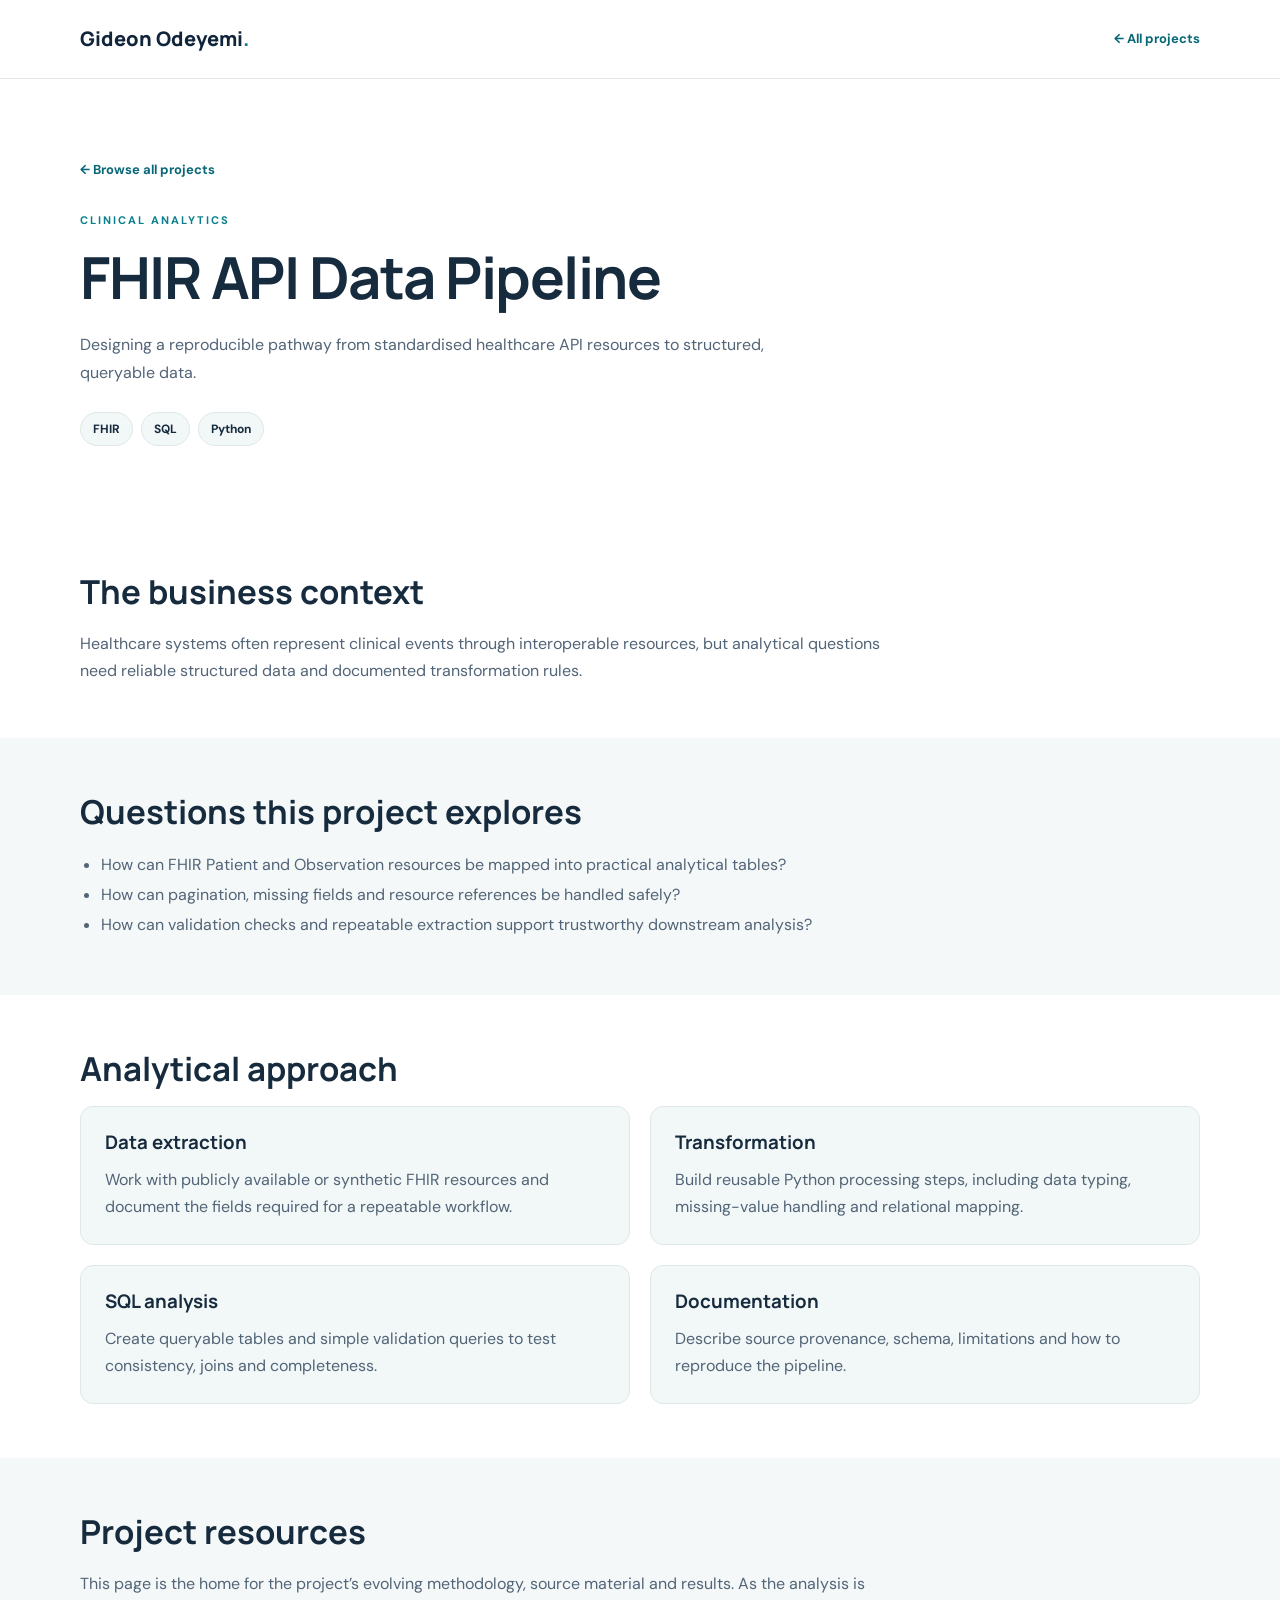
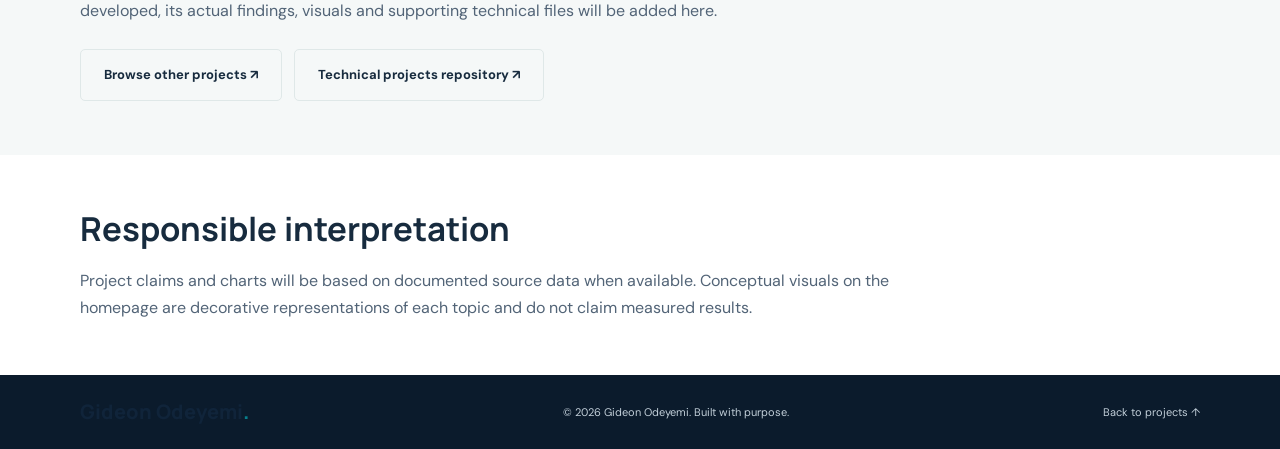
==== projects/fhir-api-data-pipeline/index.html @ 89dcac4b "Build responsive case study pages for all projects" ====
<!DOCTYPE html>
<html lang="en">
<head>
  <meta charset="UTF-8">
  <meta name="viewport" content="width=device-width, initial-scale=1.0">
  <meta name="color-scheme" content="light dark">
  <meta name="theme-color" media="(prefers-color-scheme: light)" content="#ffffff">
  <meta name="theme-color" media="(prefers-color-scheme: dark)" content="#101b2b">
  <meta name="description" content="Designing a reproducible pathway from standardised healthcare API resources to structured, queryable data.">
  <title>FHIR API Data Pipeline | Gideon Odeyemi</title>
  <link rel="preconnect" href="https://fonts.googleapis.com">
  <link rel="preconnect" href="https://fonts.gstatic.com" crossorigin>
  <link href="https://fonts.googleapis.com/css2?family=DM+Sans:wght@400;500;600;700;800&family=Manrope:wght@400;500;600;700;800&display=swap" rel="stylesheet">
  <link rel="stylesheet" href="../../css/style.css">
  <link rel="stylesheet" href="../../css/portfolio-upgrade.css">
</head>
<body class="case-page">
  <header class="header"><div class="container nav-container"><a href="../../index.html" class="logo">Gideon Odeyemi<span>.</span></a><a class="back-link" style="margin:0;" href="../../index.html#projects">← All projects</a></div></header>
  <main><section class="case-hero"><div class="container"><a class="back-link" href="../../index.html#projects">← Browse all projects</a><p class="eyebrow">CLINICAL ANALYTICS</p><h1>FHIR API Data Pipeline</h1><p class="lead">Designing a reproducible pathway from standardised healthcare API resources to structured, queryable data.</p><div class="case-meta"><span>FHIR</span><span>SQL</span><span>Python</span></div></div></section><section class="case-section alt"><div class="container"><h2>The business context</h2><p>Healthcare systems often represent clinical events through interoperable resources, but analytical questions need reliable structured data and documented transformation rules.</p></div></section><section class="case-section"><div class="container"><h2>Questions this project explores</h2><ul><li>How can FHIR Patient and Observation resources be mapped into practical analytical tables?</li><li>How can pagination, missing fields and resource references be handled safely?</li><li>How can validation checks and repeatable extraction support trustworthy downstream analysis?</li></ul></div></section><section class="case-section alt"><div class="container"><h2>Analytical approach</h2><div class="case-grid"><div class="case-panel"><h3>Data extraction</h3><p>Work with publicly available or synthetic FHIR resources and document the fields required for a repeatable workflow.</p></div><div class="case-panel"><h3>Transformation</h3><p>Build reusable Python processing steps, including data typing, missing-value handling and relational mapping.</p></div><div class="case-panel"><h3>SQL analysis</h3><p>Create queryable tables and simple validation queries to test consistency, joins and completeness.</p></div><div class="case-panel"><h3>Documentation</h3><p>Describe source provenance, schema, limitations and how to reproduce the pipeline.</p></div></div></div></section><section class="case-section"><div class="container"><h2>Project resources</h2><p>This page is the home for the project’s evolving methodology, source material and results. As the analysis is developed, its actual findings, visuals and supporting technical files will be added here.</p><div class="case-actions"><a class="button button-outline" href="../../index.html#projects">Browse other projects ↗</a><a class="button button-outline" href="https://github.com/Gideon-dataai/Clinical-Operations-Data-Analysis" target="_blank" rel="noopener noreferrer">Technical projects repository ↗</a></div></div></section><section class="case-section alt"><div class="container"><h2>Responsible interpretation</h2><p>Project claims and charts will be based on documented source data when available. Conceptual visuals on the homepage are decorative representations of each topic and do not claim measured results.</p></div></section></main>
  <footer class="footer"><div class="container footer-content"><a href="../../index.html" class="logo">Gideon Odeyemi<span>.</span></a><p>© <span id="year"></span> Gideon Odeyemi. Built with purpose.</p><a href="../../index.html#projects">Back to projects ↑</a></div></footer>
  <script src="../../js/main.js" defer></script>
</body>
</html>
---- css/style.css ----
:root {
  --navy: #10243A;
  --teal: #087F8C;
  --emerald: #159B75;
  --offwhite: #F7F8F6;
  --white: #FFFFFF;
  --slate: #64748B;
  --charcoal: #202B36;
  --border: #E3E8E9;
}

* {
  margin: 0;
  padding: 0;
  box-sizing: border-box;
}

html {
  scroll-behavior: smooth;
  scroll-padding-top: 90px;
}

body {
  font-family: "DM Sans", sans-serif;
  background: var(--offwhite);
  color: var(--charcoal);
  line-height: 1.7;
}

h1, h2, h3, .logo {
  font-family: "Manrope", sans-serif;
  line-height: 1.2;
}

a {
  text-decoration: none;
  color: inherit;
}

.container {
  width: min(1120px, 90%);
  margin: auto;
}

.header {
  background: #FFFFFF;
  border-bottom: 1px solid var(--border);
  position: sticky;
  top: 0;
  z-index: 100;
}

.nav-container {
  min-height: 78px;
  display: flex;
  align-items: center;
  justify-content: space-between;
}

.logo {
  font-size: 20px;
  font-weight: 800;
  color: var(--navy);
  white-space: nowrap;
}

.logo span {
  color: var(--teal);
}

.navigation {
  display: flex;
  align-items: center;
  gap: 30px;
  font-size: 13px;
  font-weight: 600;
}

.navigation a:hover {
  color: var(--teal);
}

.nav-contact {
  background: var(--navy);
  color: white !important;
  padding: 11px 20px;
  border-radius: 5px;
}

.menu-toggle {
  display: none;
  border: 0;
  background: none;
  font-size: 27px;
  color: var(--navy);
  cursor: pointer;
}

.hero {
  padding: 105px 0;
  background: var(--white);
}

.hero-grid {
  display: grid;
  grid-template-columns: 1.1fr .9fr;
  gap: 70px;
  align-items: center;
}

.eyebrow, .section-label {
  font-size: 11px;
  letter-spacing: 2px;
  font-weight: 700;
  color: var(--teal);
  margin-bottom: 20px;
}

.hero h1 {
  font-size: clamp(42px, 5.5vw, 68px);
  color: var(--navy);
  letter-spacing: -2px;
  max-width: 650px;
}

.hero h1 span {
  display: block;
  color: var(--teal);
}

.hero-description {
  color: var(--slate);
  max-width: 510px;
  margin: 25px 0 30px;
  font-size: 16px;
}

.hero-buttons {
  display: flex;
  gap: 13px;
  flex-wrap: wrap;
}

.button {
  display: inline-block;
  padding: 14px 23px;
  border-radius: 5px;
  font-size: 13px;
  font-weight: 700;
  transition: .2s ease;
}

.button-primary {
  background: var(--navy);
  color: white;
}

.button-primary:hover {
  background: var(--teal);
}

.button-outline {
  border: 1px solid var(--border);
  color: var(--navy);
}

.button-outline:hover {
  border-color: var(--teal);
  color: var(--teal);
}

.hero-tags {
  display: flex;
  flex-wrap: wrap;
  gap: 10px;
  margin-top: 32px;
}

.hero-tags span {
  background: #EDF4F3;
  color: var(--navy);
  padding: 7px 13px;
  border-radius: 4px;
  font-size: 11px;
  font-weight: 700;
}

.hero-visual {
  background: #EDF2F2;
  border-radius: 12px;
  padding: 35px;
}

.visual-label {
  color: var(--slate);
  font-size: 10px;
  letter-spacing: 2px;
  font-weight: 700;
  margin-bottom: 18px;
}

.dashboard-card {
  background: var(--navy);
  color: white;
  border-radius: 9px;
  padding: 27px;
  min-height: 300px;
}

.dashboard-top {
  display: flex;
  justify-content: space-between;
  font-size: 12px;
  color: #D5E3E8;
}

.status-dot {
  width: 8px;
  height: 8px;
  border-radius: 50%;
  background: #42C59A;
}

.dashboard-number {
  margin-top: 45px;
  font-size: 27px;
  font-weight: 800;
  font-family: "Manrope", sans-serif;
}

.dashboard-card p {
  color: #B9C8D1;
  font-size: 12px;
}

.chart {
  height: 95px;
  display: flex;
  align-items: end;
  gap: 10px;
  margin-top: 22px;
  border-bottom: 1px solid #64788C;
}

.chart div {
  background: var(--emerald);
  flex: 1;
  border-radius: 3px 3px 0 0;
}

.chart-caption {
  display: flex;
  justify-content: space-between;
  font-size: 10px;
  color: #B9C8D1;
  margin-top: 10px;
}

.visual-note {
  font-size: 10px;
  color: var(--slate);
  margin-top: 15px;
}

.intro-section {
  padding: 95px 0;
}

.intro-grid {
  display: grid;
  grid-template-columns: .6fr 1.4fr 1fr;
  gap: 35px;
  align-items: start;
}

.intro-grid h2 {
  color: var(--navy);
  font-size: 31px;
}

.intro-grid > p:last-child {
  color: var(--slate);
  font-size: 14px;
}

.projects-section {
  padding: 100px 0;
  background: white;
}

.section-heading {
  display: flex;
  justify-content: space-between;
  align-items: end;
  gap: 35px;
  margin-bottom: 45px;
}

.section-heading h2, .skills-section h2,
.approach-section h2 {
  color: var(--navy);
  font-size: 36px;
}

.section-heading > p {
  max-width: 340px;
  color: var(--slate);
  font-size: 13px;
}

.project-grid {
  display: grid;
  grid-template-columns: repeat(3, 1fr);
  gap: 20px;
}

.project-card {
  padding: 28px;
  border: 1px solid var(--border);
  border-radius: 8px;
  background: var(--offwhite);
  min-height: 280px;
  display: flex;
  flex-direction: column;
  align-items: start;
  transition: transform .2s ease, box-shadow .2s ease;
}

.project-card:hover {
  transform: translateY(-4px);
  box-shadow: 0 12px 30px rgba(16,36,58,.07);
}

.project-category {
  color: var(--teal);
  font-size: 9px;
  font-weight: 700;
  letter-spacing: 1.3px;
}

.project-card h3 {
  color: var(--navy);
  font-size: 20px;
  margin: 22px 0 13px;
}

.project-card p {
  color: var(--slate);
  font-size: 13px;
  margin-bottom: 22px;
}

.project-tools {
  font-size: 10px;
  font-weight: 700;
  color: var(--navy);
  letter-spacing: 1px;
  margin-top: auto;
}

.project-status {
  margin-top: 14px;
  font-size: 9px;
  font-weight: 700;
  color: var(--emerald);
}

.project-link {
  display: inline-block;
  margin-top: 14px;
  color: var(--teal);
  font-size: 12px;
  font-weight: 700;
  text-decoration: underline;
  text-underline-offset: 3px;
}

.project-link:hover,
.project-link:focus-visible {
  color: var(--navy);
}

.focus-section {
  padding: 80px 0;
  background: var(--navy);
  color: white;
}

.focus-grid {
  display: grid;
  grid-template-columns: 1fr 1fr;
  gap: 60px;
  align-items: center;
}

.focus-grid .section-label {
  color: #66C8B0;
}

.focus-grid h2 {
  font-size: 36px;
}

.focus-grid > p {
  color: #C2CFD9;
  font-size: 15px;
}

.business-focus {
  background: #EAF1EF;
  color: var(--navy);
}

.business-focus .focus-grid > p {
  color: var(--slate);
}

.business-focus .focus-grid .section-label {
  color: var(--teal);
}

.skills-section {
  padding: 100px 0;
  background: white;
}

.skills-grid {
  display: grid;
  grid-template-columns: repeat(4, 1fr);
  gap: 18px;
  margin-top: 45px;
}

.skill-item {
  padding: 25px;
  background: var(--offwhite);
  border: 1px solid var(--border);
  border-radius: 7px;
}

.skill-item h3 {
  color: var(--navy);
  font-size: 21px;
  margin-bottom: 8px;
}

.skill-item p, .skills-note {
  color: var(--slate);
  font-size: 12px;
}

.skills-note {
  margin-top: 25px;
}

.approach-section {
  padding: 100px 0;
}

.approach-grid {
  display: grid;
  grid-template-columns: repeat(4, 1fr);
  gap: 30px;
  margin-top: 50px;
}

.approach-grid div {
  border-top: 2px solid var(--teal);
  padding-top: 20px;
}

.approach-grid span {
  color: var(--teal);
  font-weight: 700;
  font-size: 12px;
}

.approach-grid h3 {
  color: var(--navy);
  margin: 15px 0 10px;
}

.approach-grid p {
  font-size: 13px;
  color: var(--slate);
}

.about-section {
  padding: 100px 0;
  background: white;
}

.about-grid {
  display: grid;
  grid-template-columns: 1fr 1fr;
  gap: 80px;
}

.about-grid h2 {
  font-size: 36px;
  color: var(--navy);
}

.about-grid > div:last-child p {
  color: var(--slate);
  margin-bottom: 18px;
  font-size: 14px;
}

.contact-section {
  padding: 100px 0;
  background: var(--navy);
  color: white;
  text-align: center;
}

.contact-content {
  max-width: 650px;
}

.contact-section .section-label {
  color: #66C8B0;
}

.contact-section h2 {
  font-size: 40px;
  margin-bottom: 20px;
}

.contact-section p {
  color: #C2CFD9;
  margin-bottom: 25px;
  font-size: 14px;
}

.button-light {
  background: white;
  color: var(--navy);
}

.contact-section .contact-note {
  font-size: 10px;
  margin-top: 18px;
}

.footer {
  background: #0B1B2C;
  color: white;
  padding: 25px 0;
}

.footer-content {
  display: flex;
  justify-content: space-between;
  align-items: center;
  gap: 20px;
}

.footer p, .footer-content > a:last-child {
  font-size: 11px;
  color: #C2CFD9;
}

@media (max-width: 900px) {
  .hero-grid {
    gap: 35px;
  }

  .project-grid {
    grid-template-columns: repeat(2, 1fr);
  }

  .intro-grid {
    grid-template-columns: 1fr 2fr;
  }

  .intro-grid > p:last-child {
    grid-column: 2;
  }

  .skills-grid, .approach-grid {
    grid-template-columns: repeat(2, 1fr);
  }
}

@media (max-width: 680px) {
  .nav-container {
    min-height: 68px;
  }

  .menu-toggle {
    display: block;
  }

  .navigation {
    display: none;
    position: absolute;
    top: 68px;
    left: 0;
    width: 100%;
    background: white;
    padding: 25px 5%;
    border-bottom: 1px solid var(--border);
    flex-direction: column;
    align-items: stretch;
    gap: 18px;
  }

  .navigation.active {
    display: flex;
  }

  .hero {
    padding: 70px 0;
  }

  .hero-grid, .focus-grid, .about-grid {
    grid-template-columns: 1fr;
  }

  .hero-grid {
    gap: 45px;
  }

  .hero h1 {
    font-size: 43px;
  }

  .hero-visual {
    padding: 20px;
  }

  .intro-section, .projects-section,
  .skills-section, .approach-section,
  .about-section, .contact-section {
    padding: 70px 0;
  }

  .intro-grid {
    grid-template-columns: 1fr;
    gap: 15px;
  }

  .intro-grid > p:last-child {
    grid-column: auto;
  }

  .section-heading {
    display: block;
  }

  .section-heading > p {
    margin-top: 15px;
  }

  .section-heading h2, .skills-section h2,
  .approach-section h2, .about-grid h2 {
    font-size: 30px;
  }

  .project-grid, .skills-grid, .approach-grid {
    grid-template-columns: 1fr;
  }

  .focus-grid {
    gap: 20px;
  }

  .focus-grid h2 {
    font-size: 31px;
  }

  .contact-section h2 {
    font-size: 32px;
  }

  .footer-content {
    flex-direction: column;
    text-align: center;
  }
}

@media (max-width: 360px) {
  .hero h1 {
    font-size: 37px;
  }

  .hero-buttons .button {
    width: 100%;
    text-align: center;
  }
}

@media (prefers-reduced-motion: reduce) {
  html {
    scroll-behavior: auto;
  }

  *, *::before, *::after {
    transition-duration: .01ms !important;
    animation-duration: .01ms !important;
  }
}
---- css/portfolio-upgrade.css ----
/* Portfolio design system: extends style.css without changing existing content sections. */
:root {
  --page: #f5f8f8; --surface: #ffffff; --surface-soft: #f2f7f7;
  --text: #172b3e; --text-muted: #526477; --line: #dfe8e8;
  --accent: #087f8c; --accent-strong: #086877;
  --chip: #e2f2f1; --shadow: 0 20px 48px rgba(9, 35, 51, 0.10);
}
body { background: var(--page); color: var(--text); }
:focus-visible { outline: 3px solid var(--accent); outline-offset: 4px; }
.header { background: var(--surface); }
.projects-section { background: var(--surface); }
.section-heading { align-items: end; }
.project-filters { display: flex; gap: 10px; flex-wrap: wrap; margin: 0 0 32px; }
.filter-button {
  appearance: none; cursor: pointer; font: 700 13px "DM Sans", sans-serif;
  color: var(--text); background: var(--surface-soft); border: 1px solid var(--line);
  padding: 13px 19px; border-radius: 999px; transition: background .18s ease, color .18s ease, border-color .18s ease;
}
.filter-button:hover { border-color: var(--accent); }
.filter-button.is-active { background: var(--accent); border-color: var(--accent); color: #fff; }
.filter-button:focus-visible { outline-offset: 3px; }
.visually-hidden { position:absolute!important; width:1px!important; height:1px!important; padding:0!important; margin:-1px!important; overflow:hidden!important; clip:rect(0,0,0,0)!important; white-space:nowrap!important; border:0!important; }
.project-grid { align-items: stretch; gap: 22px; }
.project-card {
  min-width: 0; padding: 0; overflow: hidden; display:flex; align-items:stretch;
  background: var(--surface); border: 1px solid var(--line); color: var(--text);
  border-radius: 16px; min-height: 0; text-decoration: none;
  box-shadow: 0 3px 12px rgba(10,30,45,.03);
  transition: transform .2s ease, box-shadow .2s ease, border-color .2s ease;
}
.project-card[hidden] { display: none !important; }
.project-card:hover, .project-card:focus-visible { transform: translateY(-5px); box-shadow: var(--shadow); border-color: var(--accent); }
.project-card-body { padding: 24px 24px 22px; display:flex; flex:1; flex-direction:column; min-width:0; }
.project-category { font-size: 10px; letter-spacing: 1.35px; color: var(--accent-strong); }
.project-card h3 { font-size: clamp(18px,2.2vw,21px); margin: 13px 0 10px; color: var(--text); }
.project-card p { color: var(--text-muted); margin: 0 0 20px; font-size: 13px; line-height: 1.65; }
.project-card-footer { display:flex; justify-content:space-between; align-items:end; gap: 15px; margin-top:auto; }
.project-card .project-tools { color: var(--text); font-size: 10px; font-weight: 700; letter-spacing:.6px; line-height:1.5; }
.card-arrow { flex:none; display:grid; place-items:center; width:35px; height:35px; border-radius:50%; color:var(--accent-strong); background:var(--chip); font-size:20px; transition:transform .2s ease; }
.project-card:hover .card-arrow, .project-card:focus-visible .card-arrow { transform:translate(3px,-3px); }
.project-art {
  position:relative; width:100%; height:192px; display:flex; flex-direction:column;
  justify-content:center; padding:20px 23px; overflow:hidden; color:#d8f1ef;
  background:linear-gradient(145deg,#10374a 0%,#086b75 100%);
  isolation:isolate;
}
.project-art::before { content:""; position:absolute; inset:auto -30px -100px auto; width:240px; height:240px; border-radius:50%; border: 1px solid rgba(255,255,255,.13); box-shadow:0 0 0 36px rgba(255,255,255,.035),0 0 0 75px rgba(255,255,255,.025); z-index:-1; }
.art-label { display:flex; align-items:center; justify-content:space-between; gap:10px; color:#c5e6e4; font-size:9px; font-weight:800; letter-spacing:1.2px; margin-bottom:17px; }
.art-dot { width:6px; height:6px; border-radius:50%; background:#4fe2af; display:inline-block; margin-right:4px; }
.art-kpis { display:flex; gap:8px; }
.art-kpis span { flex:1; min-width:0; padding:11px 9px; background:rgba(255,255,255,.12); border:1px solid rgba(255,255,255,.14); border-radius:9px; }
.art-kpis b { display:block; color:white; font-size:17px; line-height:1.2; }
.art-kpis small { display:block; color:#c1e6e3; font-size:9px; margin-top:4px; }
.art-barplot { display:flex; gap:8px; align-items:end; height:56px; padding:8px 2px 0; margin-top:9px; border-bottom:1px solid rgba(255,255,255,.3); }
.art-barplot i { display:block; flex:1; background:#57d6c4; border-radius:3px 3px 0 0; }
.art-caption { font-size:9px; letter-spacing:1.1px; color:#c5e7e3; margin-top:10px; font-weight:700; }
.art-fhir { background:linear-gradient(140deg,#132d54,#345a9b); }
.art-pipeline { display:flex; align-items:center; justify-content:space-between; gap:6px; }
.art-pipeline span { flex:1; border:1px solid rgba(255,255,255,.30); padding:13px 6px; text-align:center; border-radius:9px; background:rgba(255,255,255,.10); color:white; font-size:15px; font-weight:800; }
.art-pipeline span small {font-size:9px; opacity:.8; letter-spacing:1px; }
.art-pipeline i { font-style:normal; font-size:19px; color:#9cdaec; }
.art-code { border:1px solid rgba(255,255,255,.16); padding:10px; margin-top:12px; border-radius:7px; color:#b9d8f2; font:10px/1.2 monospace; }
.art-hedis { background:linear-gradient(150deg,#263f62,#42656a); }
.art-risk { display:flex; gap:20px; align-items:center; }
.risk-ring { width:91px; height:91px; flex:none; border-radius:50%; background:conic-gradient(#75d9c6 0deg 140deg,#c5e0b7 140deg 260deg,rgba(255,255,255,.20) 260deg 360deg); display:grid; place-items:center; }
.risk-ring::after { content:""; width:58px; height:58px; background:#314e61; border-radius:50%; }
.risk-lines { flex:1; display:grid; gap:11px; }
.risk-lines i { height:9px; display:block; border-radius:12px; background:#78d9cf; }
.risk-lines i:nth-child(2) { width:73%; background:#b8dfc4; }.risk-lines i:nth-child(3) { width:93%; background:#88a6cc; }.risk-lines i:nth-child(4) { width:53%; }
.art-billing { background:linear-gradient(145deg,#183850,#33566d); }
.art-invoice { background:rgba(255,255,255,.10); border:1px solid rgba(255,255,255,.16); border-radius:10px; padding:13px 15px; }
.art-invoice-head { font-size:9px; font-weight:800; display:flex; justify-content:space-between; margin-bottom:12px; letter-spacing:1px; }
.art-invoice-head i { font-style:normal; font-size:17px; }
.art-invoice div { margin:8px 0; display:flex; align-items:center; gap:8px; }
.art-invoice b { width:76px; font-size:9px; font-weight:600; }
.art-invoice div i { display:block; height:7px; border-radius:10px; background:linear-gradient(90deg,#85cdd2,#6fdfa8); }
.art-saas { background:linear-gradient(145deg,#39345f,#265d85); }
.art-saas-chart svg { display:block; width:100%; height:104px; overflow:visible; }
.chart-grid { stroke:rgba(255,255,255,.2); fill:none; stroke-width:1; }
.chart-primary { stroke:#8be5dc; stroke-width:4; fill:none; stroke-linecap:round; }
.chart-secondary { stroke:#c8b7fa; stroke-width:3; fill:none; stroke-linecap:round; }
.art-inventory { background:linear-gradient(145deg,#244451,#286f73); }
.art-stock { display:flex; align-items:end; justify-content:space-between; gap:15px; height:98px; padding:0 6px; border-bottom:2px solid rgba(255,255,255,.45); }
.art-stock div { display:flex; flex:1; flex-direction:column-reverse; gap:4px; }
.art-stock i { display:block; height:19px; border-radius:3px; background:rgba(143,227,200,.83); border:1px solid rgba(255,255,255,.30); }
.art-stock div:nth-child(2) i {background:#91cdd5}.art-stock div:nth-child(3) i {background:#b7ddba}
/* Case studies */
.case-hero { padding:76px 0 54px; background:var(--surface); }
.case-hero .eyebrow { margin-bottom:12px; }
.case-hero h1 { font-size:clamp(34px,5vw,58px); color:var(--text); max-width:840px; letter-spacing:-1.5px; }
.case-hero .lead { font-size:16px; max-width:760px; color:var(--text-muted); margin:20px 0 26px; }
.case-meta { display:flex; gap:8px; flex-wrap:wrap; margin-bottom:18px; }
.case-meta span { border:1px solid var(--line); background:var(--surface-soft); color:var(--text); padding:6px 12px; border-radius:999px; font-size:12px; font-weight:700; }
.case-actions { display:flex; flex-wrap:wrap; gap:12px; margin-top:25px; }
.case-page .button-outline { color:var(--text); border-color:var(--line); }
.case-page .button-outline:hover { border-color:var(--accent); color:var(--accent); }
.case-page .case-section { padding:54px 0; background:var(--page); }
.case-page .case-section.alt { background:var(--surface); }
.case-page .case-section h2 { color:var(--text); font-size:clamp(24px,3.5vw,33px); margin:0 0 18px; }
.case-page .case-section p { color:var(--text-muted); max-width:820px; }
.case-page .case-section ul { padding-left:21px; line-height:1.9; color:var(--text-muted); }
.case-page .case-grid { display:grid; grid-template-columns:repeat(2,minmax(0,1fr)); gap:20px; }
.case-page .case-panel { background:var(--surface); border:1px solid var(--line); border-radius:13px; padding:24px; }
.case-page .case-panel h3 { color:var(--text); margin-bottom:12px; }
.case-page .case-section.alt .case-panel {background:var(--surface-soft);}
.case-metrics { padding:27px 0; background:var(--surface-soft); }
.metrics-grid { display:grid; grid-template-columns:repeat(5,minmax(0,1fr)); gap:13px; }
.metric { background:var(--surface); border:1px solid var(--line); padding:18px 15px; border-radius:11px; }
.metric strong { display:block; color:var(--text); font-size:27px; line-height:1.3; }
.metric span { color:var(--text-muted); font-size:12px; }
.pdf-frame { display:block; width:100%; min-height:560px; height:75vh; border:1px solid var(--line); border-radius:12px; background:var(--surface); margin:24px 0; }
.case-note {font-size:12px; margin-top:12px; }
.back-link {display:inline-flex;align-items:center;gap:6px;color:var(--accent-strong);font-weight:700;font-size:13px;margin-bottom:30px;}
.back-link:hover {text-decoration:underline;text-underline-offset:3px;}
/* Device theme: no manual toggle, follows OS/browser preference automatically. */
@media (prefers-color-scheme: dark) {
  :root {
    color-scheme: dark;
    --navy:#d8e8f3; --teal:#66cbd5; --emerald:#75d5b2;
    --offwhite:#101b29; --white:#18283a; --slate:#aec2d1; --charcoal:#e5eef5; --border:#33495a;
    --page:#101b29; --surface:#172739; --surface-soft:#203549; --text:#ecf4fa; --text-muted:#b6c9d5; --line:#385063;
    --accent:#7bd8dc; --accent-strong:#9be5e2; --chip:#274d56; --shadow:0 18px 48px rgba(0,0,0,.45);
  }
  .header, .projects-section, .hero, .skills-section, .about-section {background:var(--surface);}
  .intro-section, .approach-section {background:var(--page);}
  .focus-section {background:#0d2634;color:#f3fbff;}
  .focus-grid h2,.focus-grid .section-label{color:#edf9fd;}
  .focus-grid > p{color:#bdd5df;}
  .business-focus {background:#243744;color:#f5fbff;}
  .business-focus .focus-grid > p{color:#cee1e8;}
  .hero-visual {background:var(--surface-soft);}
  .hero-tags span {background:var(--chip);color:var(--text);}
  .dashboard-card {background:#0d3140;color:#f7fdff;}
  .hero h1,.intro-grid h2,.section-heading h2,.skills-section h2,.approach-section h2,.about-grid h2,.skill-item h3,.approach-grid h3 {color:var(--text);}
  .hero-description,.intro-grid > p:last-child,.section-heading > p,.skill-item p,.skills-note,.approach-grid p,.about-grid > div:last-child p {color:var(--text-muted);}
  .skill-item {background:var(--surface-soft);border-color:var(--line);}
  .button-primary,.nav-contact {background:#75d0d4;color:#10232c!important;}
  .button-outline {border-color:var(--line);color:var(--text);}
  .button-light {background:#e7f3f5;color:#10232c;}
  .footer {background:#0a1420;color:#eaf5fc;}
  .footer p,.footer-content > a:last-child {color:#bfdae5;}
  .project-card {background:var(--surface-soft);}
  .project-card h3,.project-card .project-tools,.project-card-footer {color:var(--text);}
  .case-page .case-panel {background:var(--surface-soft);}
  .case-page .case-section.alt .case-panel {background:var(--page);}
}
@media (max-width:900px) {
  .project-grid {grid-template-columns:repeat(2,minmax(0,1fr));}
  .metrics-grid {grid-template-columns:repeat(3,minmax(0,1fr));}
}
@media (max-width:680px) {
  .project-grid {grid-template-columns:1fr;}
  .project-filters {flex-wrap:nowrap;overflow-x:auto;gap:8px;padding:2px 0 12px;margin-bottom:24px;scrollbar-width:thin;}
  .filter-button {flex:none;font-size:12px;padding:12px 16px;}
  .project-art {height:190px;}
  .project-card-body {padding:22px;}
  .case-hero {padding:40px 0;}
  .case-page .case-grid {grid-template-columns:1fr;}
  .metrics-grid {grid-template-columns:repeat(2,minmax(0,1fr));}
  .metric:last-child {grid-column:1/-1;}
  .pdf-frame {height:65vh;min-height:400px;}
}
@media (prefers-reduced-motion: reduce) {
  .project-card,.card-arrow,.filter-button {transition:none!important;}
  .project-card:hover,.project-card:focus-visible {transform:none;}
}
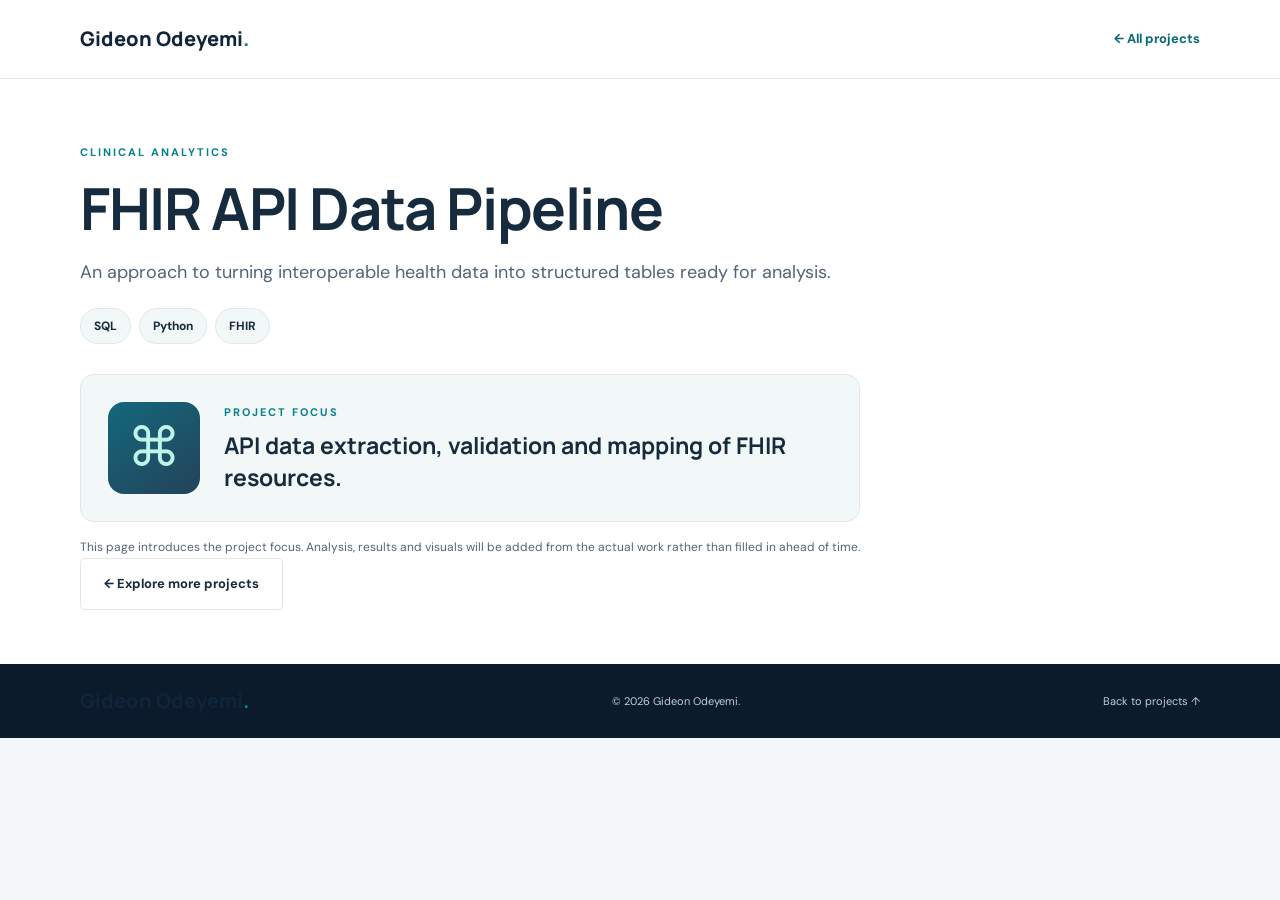
==== commit e26f7729: "Streamline project pages and add selectable four-page dashboard preview" ====
--- a/projects/fhir-api-data-pipeline/index.html
+++ b/projects/fhir-api-data-pipeline/index.html
@@ -1,23 +1,33 @@
-<!DOCTYPE html>
+<!doctype html>
 <html lang="en">
 <head>
-  <meta charset="UTF-8">
-  <meta name="viewport" content="width=device-width, initial-scale=1.0">
-  <meta name="color-scheme" content="light dark">
-  <meta name="theme-color" media="(prefers-color-scheme: light)" content="#ffffff">
-  <meta name="theme-color" media="(prefers-color-scheme: dark)" content="#101b2b">
-  <meta name="description" content="Designing a reproducible pathway from standardised healthcare API resources to structured, queryable data.">
-  <title>FHIR API Data Pipeline | Gideon Odeyemi</title>
-  <link rel="preconnect" href="https://fonts.googleapis.com">
-  <link rel="preconnect" href="https://fonts.gstatic.com" crossorigin>
-  <link href="https://fonts.googleapis.com/css2?family=DM+Sans:wght@400;500;600;700;800&family=Manrope:wght@400;500;600;700;800&display=swap" rel="stylesheet">
-  <link rel="stylesheet" href="../../css/style.css">
-  <link rel="stylesheet" href="../../css/portfolio-upgrade.css">
+<meta charset="utf-8">
+<meta name="viewport" content="width=device-width, initial-scale=1">
+<meta name="color-scheme" content="light dark">
+<meta name="theme-color" media="(prefers-color-scheme: light)" content="#ffffff">
+<meta name="theme-color" media="(prefers-color-scheme: dark)" content="#101b2b">
+<meta name="description" content="FHIR API Data Pipeline: An approach to turning interoperable health data into structured tables ready for analysis.">
+<title>FHIR API Data Pipeline | Gideon Odeyemi</title>
+<link rel="preconnect" href="https://fonts.googleapis.com">
+<link rel="preconnect" href="https://fonts.gstatic.com" crossorigin>
+<link href="https://fonts.googleapis.com/css2?family=DM+Sans:wght@400;500;600;700;800&family=Manrope:wght@400;500;600;700;800&display=swap" rel="stylesheet">
+<link rel="stylesheet" href="../../css/style.css">
+<link rel="stylesheet" href="../../css/portfolio-upgrade.css">
+<link rel="stylesheet" href="../../css/case-study.css">
 </head>
 <body class="case-page">
-  <header class="header"><div class="container nav-container"><a href="../../index.html" class="logo">Gideon Odeyemi<span>.</span></a><a class="back-link" style="margin:0;" href="../../index.html#projects">← All projects</a></div></header>
-  <main><section class="case-hero"><div class="container"><a class="back-link" href="../../index.html#projects">← Browse all projects</a><p class="eyebrow">CLINICAL ANALYTICS</p><h1>FHIR API Data Pipeline</h1><p class="lead">Designing a reproducible pathway from standardised healthcare API resources to structured, queryable data.</p><div class="case-meta"><span>FHIR</span><span>SQL</span><span>Python</span></div></div></section><section class="case-section alt"><div class="container"><h2>The business context</h2><p>Healthcare systems often represent clinical events through interoperable resources, but analytical questions need reliable structured data and documented transformation rules.</p></div></section><section class="case-section"><div class="container"><h2>Questions this project explores</h2><ul><li>How can FHIR Patient and Observation resources be mapped into practical analytical tables?</li><li>How can pagination, missing fields and resource references be handled safely?</li><li>How can validation checks and repeatable extraction support trustworthy downstream analysis?</li></ul></div></section><section class="case-section alt"><div class="container"><h2>Analytical approach</h2><div class="case-grid"><div class="case-panel"><h3>Data extraction</h3><p>Work with publicly available or synthetic FHIR resources and document the fields required for a repeatable workflow.</p></div><div class="case-panel"><h3>Transformation</h3><p>Build reusable Python processing steps, including data typing, missing-value handling and relational mapping.</p></div><div class="case-panel"><h3>SQL analysis</h3><p>Create queryable tables and simple validation queries to test consistency, joins and completeness.</p></div><div class="case-panel"><h3>Documentation</h3><p>Describe source provenance, schema, limitations and how to reproduce the pipeline.</p></div></div></div></section><section class="case-section"><div class="container"><h2>Project resources</h2><p>This page is the home for the project’s evolving methodology, source material and results. As the analysis is developed, its actual findings, visuals and supporting technical files will be added here.</p><div class="case-actions"><a class="button button-outline" href="../../index.html#projects">Browse other projects ↗</a><a class="button button-outline" href="https://github.com/Gideon-dataai/Clinical-Operations-Data-Analysis" target="_blank" rel="noopener noreferrer">Technical projects repository ↗</a></div></div></section><section class="case-section alt"><div class="container"><h2>Responsible interpretation</h2><p>Project claims and charts will be based on documented source data when available. Conceptual visuals on the homepage are decorative representations of each topic and do not claim measured results.</p></div></section></main>
-  <footer class="footer"><div class="container footer-content"><a href="../../index.html" class="logo">Gideon Odeyemi<span>.</span></a><p>© <span id="year"></span> Gideon Odeyemi. Built with purpose.</p><a href="../../index.html#projects">Back to projects ↑</a></div></footer>
-  <script src="../../js/main.js" defer></script>
-</body>
-</html>+<header class="header"><div class="container nav-container">
+<a href="../../index.html" class="logo">Gideon Odeyemi<span>.</span></a>
+<a class="back-link" href="../../index.html#projects">← All projects</a>
+</div></header>
+<main>
+<section class="case-intro simple-intro"><div class="container">
+<p class="eyebrow">CLINICAL ANALYTICS</p><h1>FHIR API Data Pipeline</h1><p class="case-lead">An approach to turning interoperable health data into structured tables ready for analysis.</p>
+<div class="case-tags"><span>SQL</span><span>Python</span><span>FHIR</span></div>
+<div class="mini-concept">
+<div class="mini-mark" aria-hidden="true">⌘</div>
+<div><p class="eyebrow">PROJECT FOCUS</p><h2>API data extraction, validation and mapping of FHIR resources.</h2></div>
+</div>
+<p class="case-annotation">This page introduces the project focus. Analysis, results and visuals will be added from the actual work rather than filled in ahead of time.</p>
+<a class="button button-outline" href="../../index.html#projects">← Explore more projects</a>
+</div></section></main><footer class="footer"><div class="container footer-content"><a href="../../index.html" class="logo">Gideon Odeyemi<span>.</span></a><p>© <span id="year"></span> Gideon Odeyemi.</p><a href="../../index.html#projects">Back to projects ↑</a></div></footer><script src="../../js/main.js" defer></script></body></html>
--- a/css/portfolio-upgrade.css
+++ b/css/portfolio-upgrade.css
@@ -164,3 +164,15 @@
   .project-card,.card-arrow,.filter-button {transition:none!important;}
   .project-card:hover,.project-card:focus-visible {transform:none;}
 }
+
+/* Dark surfaces that previously used fixed light colours or the old navy variable. */
+@media (prefers-color-scheme: dark) {
+  .contact-section { background: #102a3c; color: #f7fbff; }
+  .contact-section h2 { color: #f7fbff; }
+  .contact-section p { color: #c8dce8; }
+  .contact-section .button-light { background: #e7f3f5; color: #10232c; }
+  .navigation { background: var(--surface); }
+  .navigation a { color: var(--text); }
+  .navigation .nav-contact { color: #10232c; }
+  .menu-toggle { color: var(--text); }
+}
--- a/css/case-study.css
+++ b/css/case-study.css
@@ -0,0 +1,62 @@
+
+/* Compact case studies; inherits site appearance and automatic colour mode. */
+.case-page .back-link{margin:0;color:var(--accent-strong);font-size:13px;text-decoration:none;white-space:nowrap}
+.case-page .back-link:hover{text-decoration:underline}
+.case-intro{background:var(--surface);padding:64px 0 42px}
+.case-intro .eyebrow{margin-bottom:13px}
+.case-intro h1{font-size:clamp(34px,5.5vw,58px);color:var(--text);line-height:1.13;letter-spacing:-1.4px;max-width:880px}
+.case-intro h1 span{color:var(--accent-strong)}
+.case-lead{color:var(--text-muted);max-width:780px;font-size:clamp(15px,1.8vw,18px);margin:17px 0 20px}
+.case-tags{display:flex;flex-wrap:wrap;gap:8px}
+.case-tags span{display:inline-block;padding:7px 13px;background:var(--surface-soft);border:1px solid var(--line);border-radius:50px;color:var(--text);font-size:12px;font-weight:700}
+.case-quickstats{display:flex;gap:10px;flex-wrap:wrap;margin-top:23px}
+.case-quickstats span{font-size:12px;background:var(--surface-soft);border:1px solid var(--line);padding:10px 14px;border-radius:9px;color:var(--text-muted)}
+.case-quickstats b{color:var(--text);font-size:15px}
+.case-preview-section{background:var(--page);padding:46px 0 50px}
+.case-heading-row{display:flex;align-items:end;justify-content:space-between;gap:20px;margin-bottom:20px}
+.case-heading-row h2,.compact-case h2{font-size:clamp(24px,3vw,34px);color:var(--text)}
+.case-heading-row p:not(.eyebrow){color:var(--text-muted);font-size:14px;margin-top:6px}
+.case-actions{display:flex;gap:12px;flex-wrap:wrap;margin:12px 0}
+.case-page .button-outline{color:var(--text);border-color:var(--line)}
+.case-page .button-outline:hover{color:var(--accent-strong);border-color:var(--accent)}
+.page-selector{display:flex;gap:8px;overflow-x:auto;padding:3px 1px 13px;scrollbar-width:thin}
+.page-tab{font:700 13px "DM Sans",sans-serif;cursor:pointer;padding:12px 18px;color:var(--text);white-space:nowrap;flex:none;border:1px solid var(--line);background:var(--surface);border-radius:9px}
+.page-tab.is-active{background:var(--accent);color:#10232c;border-color:var(--accent)}
+.page-tab:hover:not(.is-active){border-color:var(--accent)}
+.pdf-preview{background:var(--surface);border:1px solid var(--line);border-radius:14px;padding:10px;min-height:190px;display:grid;place-items:center;overflow:hidden;box-shadow:var(--shadow)}
+#dashboardCanvas{width:100%;height:auto;display:block}
+#dashboardCanvas[hidden]{display:none}
+.pdf-preview .pdf-loading{padding:70px 20px;color:var(--text-muted)}
+.pdf-preview .pdf-loading[hidden]{display:none}
+.pdf-fallback{text-align:center;padding:55px 20px;color:var(--text-muted)}
+.pdf-fallback[hidden]{display:none}
+.pdf-fallback .button{margin-top:18px}
+.case-annotation{color:var(--text-muted);font-size:12px;line-height:1.7;margin-top:14px;max-width:900px}
+.case-section.compact-case{padding:55px 0;background:var(--surface)}
+.case-section.compact-case.alt{background:var(--page)}
+.insight-grid{display:grid;grid-template-columns:repeat(3,minmax(0,1fr));gap:15px;margin-top:21px}
+.insight{border:1px solid var(--line);background:var(--surface-soft);border-radius:12px;padding:22px}
+.insight-number{font:800 27px "Manrope",sans-serif;color:var(--accent-strong)}
+.insight h3{color:var(--text);font-size:17px;margin:9px 0}
+.insight p,.case-two-col p{color:var(--text-muted);font-size:14px;line-height:1.7}
+.case-two-col{display:grid;grid-template-columns:repeat(2,minmax(0,1fr));gap:34px}
+.case-two-col h2{margin:0 0 14px}
+.simple-intro{min-height:65vh}
+.mini-concept{display:flex;align-items:center;gap:24px;background:var(--surface-soft);border:1px solid var(--line);padding:27px;border-radius:14px;margin:30px 0 15px;max-width:780px}
+.mini-mark{display:grid;place-items:center;min-width:92px;height:92px;border-radius:16px;background:linear-gradient(145deg,#14677c,#23435a);color:#c0f4ea;font-size:54px;line-height:1}
+.mini-concept .eyebrow{margin-bottom:7px}
+.mini-concept h2{color:var(--text);font-size:clamp(17px,2.6vw,23px);line-height:1.4}
+@media(max-width:760px){
+  .case-intro{padding:43px 0 34px}
+  .case-preview-section{padding:36px 0}
+  .case-heading-row{align-items:start;flex-direction:column}
+  .case-preview-section .button{padding:10px 16px}
+  .insight-grid,.case-two-col{grid-template-columns:1fr}
+  .case-section.compact-case{padding:42px 0}
+  .case-two-col{gap:28px}
+  .pdf-preview{padding:4px;border-radius:9px}
+  .page-tab{font-size:12px;padding:11px 13px}
+  .mini-concept{gap:15px;padding:17px}
+  .mini-mark{min-width:65px;height:65px;font-size:39px}
+}
+@media(prefers-reduced-motion:reduce){.page-tab{transition:none}}
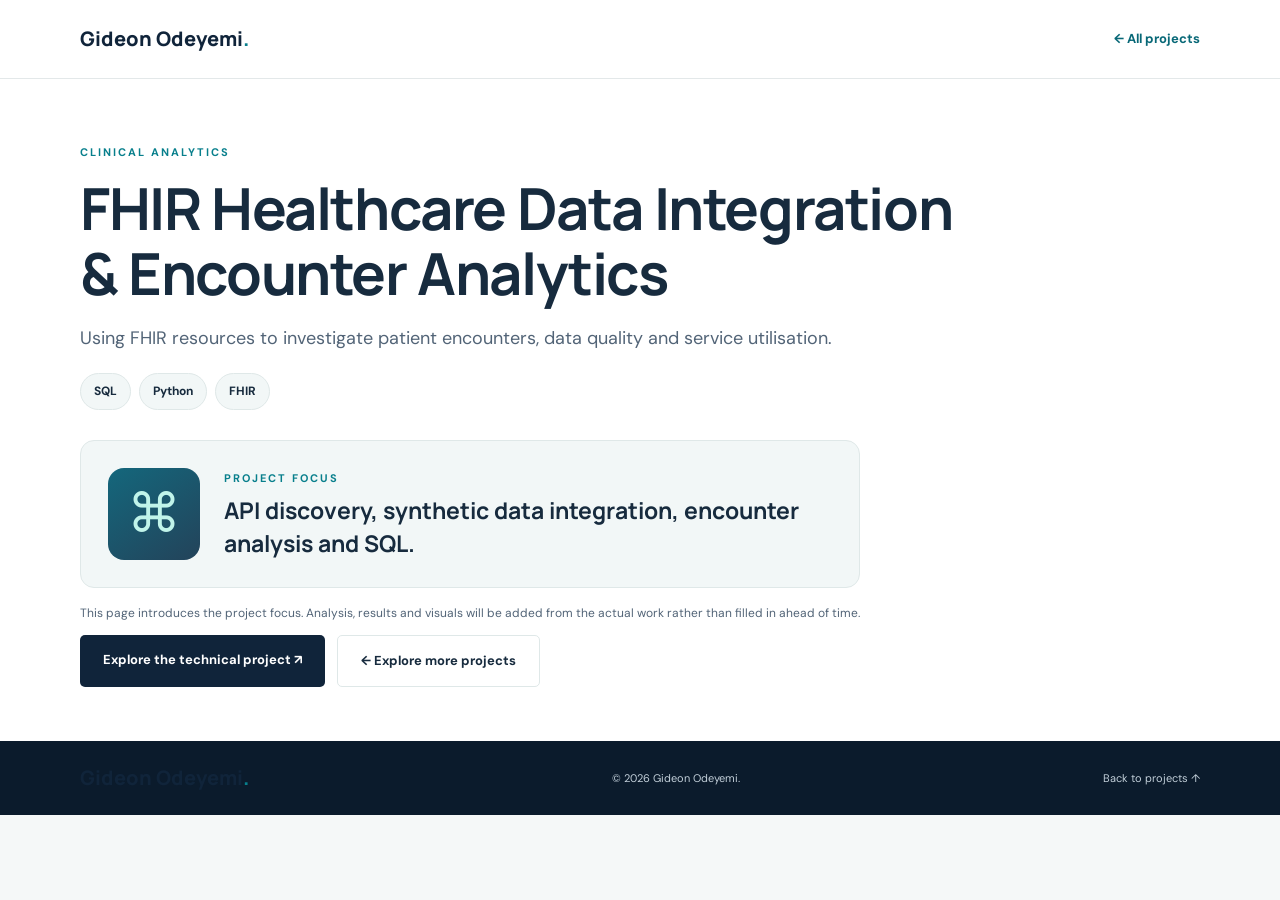
==== commit 38c9cf43: "Align FHIR portfolio card with new encounter analytics project" ====
--- a/projects/fhir-api-data-pipeline/index.html
+++ b/projects/fhir-api-data-pipeline/index.html
@@ -6,8 +6,8 @@
 <meta name="color-scheme" content="light dark">
 <meta name="theme-color" media="(prefers-color-scheme: light)" content="#ffffff">
 <meta name="theme-color" media="(prefers-color-scheme: dark)" content="#101b2b">
-<meta name="description" content="FHIR API Data Pipeline: An approach to turning interoperable health data into structured tables ready for analysis.">
-<title>FHIR API Data Pipeline | Gideon Odeyemi</title>
+<meta name="description" content="FHIR Healthcare Data Integration & Encounter Analytics: Using FHIR resources to investigate patient encounters, data quality and service utilisation.">
+<title>FHIR Healthcare Data Integration & Encounter Analytics | Gideon Odeyemi</title>
 <link rel="preconnect" href="https://fonts.googleapis.com">
 <link rel="preconnect" href="https://fonts.gstatic.com" crossorigin>
 <link href="https://fonts.googleapis.com/css2?family=DM+Sans:wght@400;500;600;700;800&family=Manrope:wght@400;500;600;700;800&display=swap" rel="stylesheet">
@@ -22,12 +22,12 @@
 </div></header>
 <main>
 <section class="case-intro simple-intro"><div class="container">
-<p class="eyebrow">CLINICAL ANALYTICS</p><h1>FHIR API Data Pipeline</h1><p class="case-lead">An approach to turning interoperable health data into structured tables ready for analysis.</p>
+<p class="eyebrow">CLINICAL ANALYTICS</p><h1>FHIR Healthcare Data Integration & Encounter Analytics</h1><p class="case-lead">Using FHIR resources to investigate patient encounters, data quality and service utilisation.</p>
 <div class="case-tags"><span>SQL</span><span>Python</span><span>FHIR</span></div>
 <div class="mini-concept">
 <div class="mini-mark" aria-hidden="true">⌘</div>
-<div><p class="eyebrow">PROJECT FOCUS</p><h2>API data extraction, validation and mapping of FHIR resources.</h2></div>
+<div><p class="eyebrow">PROJECT FOCUS</p><h2>API discovery, synthetic data integration, encounter analysis and SQL.</h2></div>
 </div>
 <p class="case-annotation">This page introduces the project focus. Analysis, results and visuals will be added from the actual work rather than filled in ahead of time.</p>
-<a class="button button-outline" href="../../index.html#projects">← Explore more projects</a>
+<div class="case-actions"><a class="button button-primary" href="https://github.com/Gideon-dataai/Clinical-Operations-Data-Analysis/tree/main/fhir-healthcare-data-analytics/" target="_blank" rel="noopener noreferrer">Explore the technical project ↗</a><a class="button button-outline" href="../../index.html#projects">← Explore more projects</a></div>
 </div></section></main><footer class="footer"><div class="container footer-content"><a href="../../index.html" class="logo">Gideon Odeyemi<span>.</span></a><p>© <span id="year"></span> Gideon Odeyemi.</p><a href="../../index.html#projects">Back to projects ↑</a></div></footer><script src="../../js/main.js" defer></script></body></html>
